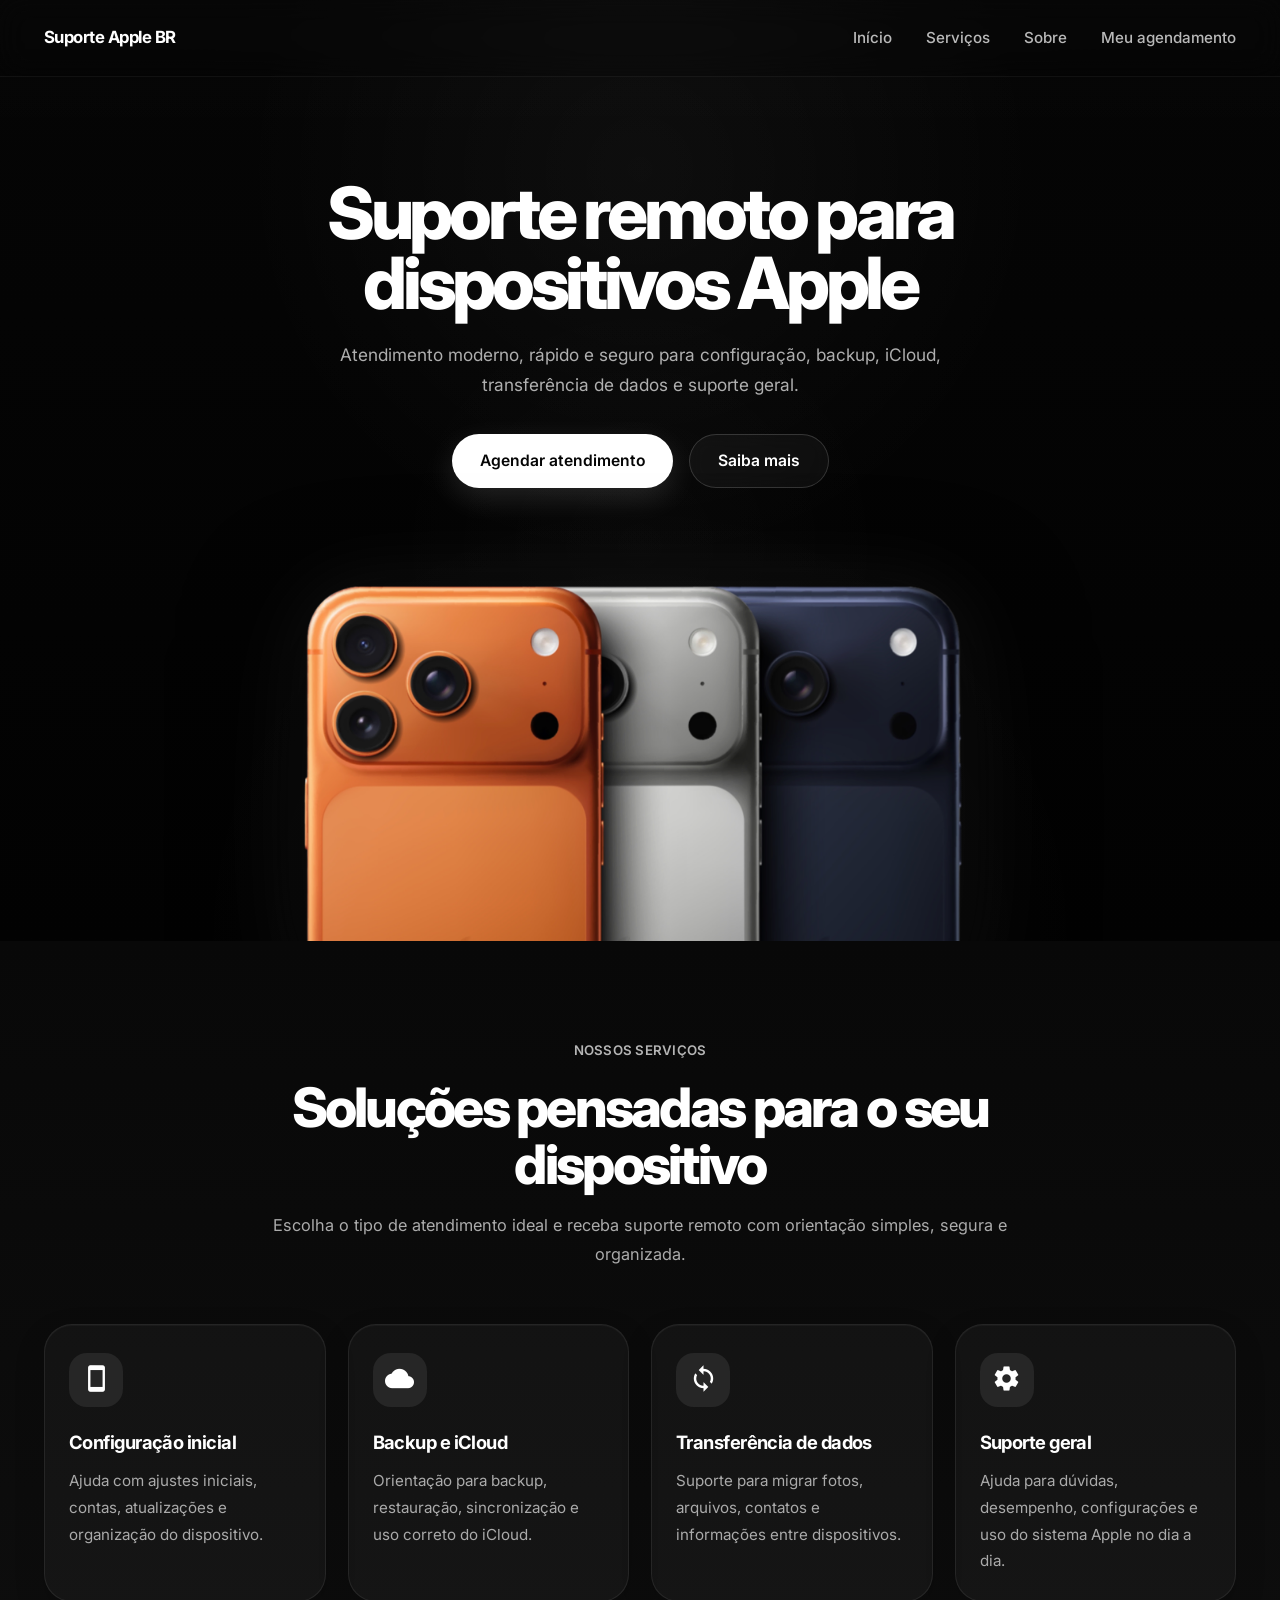
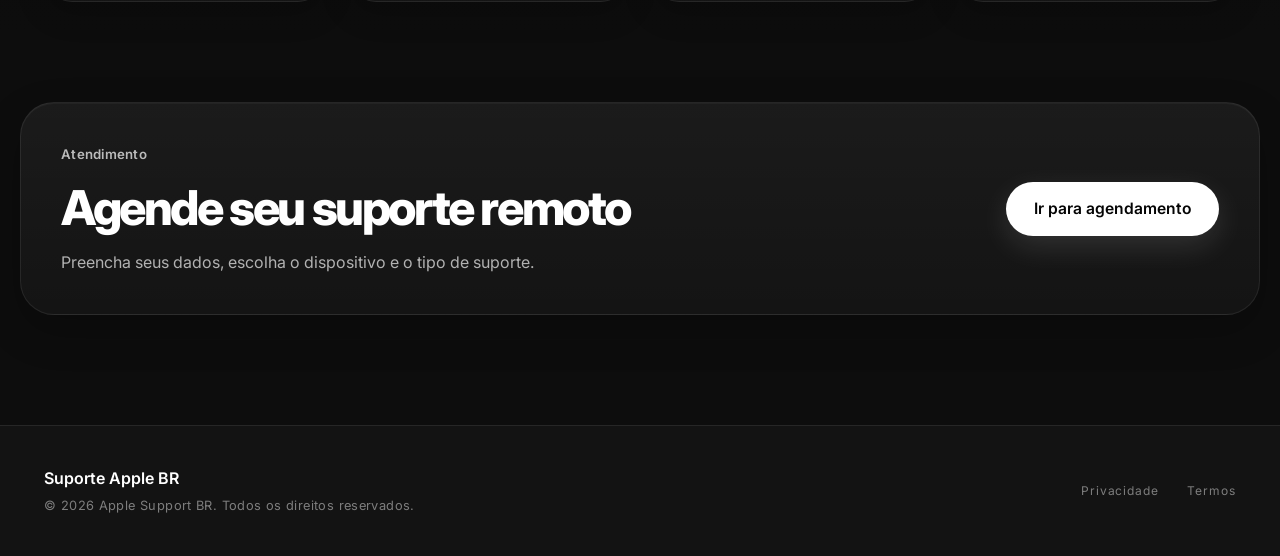
==== index.html @ ff15678f "Add files via upload" ====
<!DOCTYPE html>
<html lang="pt-BR">
<head>
  <meta charset="UTF-8">
  <meta name="viewport" content="width=device-width, initial-scale=1.0">
  <title>Suporte Apple BR</title>

  <link rel="preconnect" href="https://fonts.googleapis.com">
  <link rel="preconnect" href="https://fonts.gstatic.com" crossorigin>
  <link href="https://fonts.googleapis.com/css2?family=Inter:wght@400;500;600;700;800&display=swap" rel="stylesheet">
  <link href="https://fonts.googleapis.com/icon?family=Material+Icons" rel="stylesheet">

  <link rel="stylesheet" href="style.css">
</head>
<body>

  <header class="cabecalho">
    <div class="centro cabecalho-conteudo">
      <a href="./index.html" class="logo">Suporte Apple BR</a>
    
      <button class="botao-menu-mobile" onclick="toggleMenu()">
        <div class="hamburguer">
          <span></span>
          <span></span>
          <span></span>
        </div>
      </button>
    
      <nav class="menu">
        <a href="#">Início</a>
        <a href="#servicos">Serviços</a>
        <a href="./abas/sobre.html">Sobre</a>
        <a href="abas/detalhes.html" id="link-meu">Meu agendamento</a>
      </nav>
    </div>
  </header>

  <main>
    <section class="inicio">
      <div class="centro inicio-conteudo">
        <div class="texto-inicio">
          <h1 class="titulo-inicio" id="titulo-dispositivo">Suporte remoto para dispositivos Apple</h1>
          <p class="descricao-inicio" id="descricao-dispositivo">
            Atendimento moderno, rápido e seguro para configuração, backup, iCloud,
            transferência de dados e suporte geral.
          </p>
          <div class="botoes-inicio">
            <a href="abas/agendamento.html" class="botao botao-claro">Agendar atendimento</a>
            <a href="#servicos" class="botao botao-escuro">Saiba mais</a>
          </div>
        </div>

        <div class="imagem-inicio">
          <img id="imagem-dispositivo" src="./abas/images/IMG_7301.PNG" alt="iPhone em destaque">
        </div>
      </div>
    </section>

    <section class="servicos" id="servicos">
      <div class="centro">
        <div class="topo-secao">
          <p class="mini-titulo">NOSSOS SERVIÇOS</p>
          <h2 class="titulo-secao">Soluções pensadas para o seu dispositivo</h2>
          <p class="texto-secao">
            Escolha o tipo de atendimento ideal e receba suporte remoto com orientação simples, segura e organizada.
          </p>
        </div>

        <div class="grade-servicos">
          <div class="card-servico">
            <span class="material-icons icone-servico">smartphone</span>
            <h3>Configuração inicial</h3>
            <p>Ajuda com ajustes iniciais, contas, atualizações e organização do dispositivo.</p>
          </div>
          <div class="card-servico">
            <span class="material-icons icone-servico">cloud</span>
            <h3>Backup e iCloud</h3>
            <p>Orientação para backup, restauração, sincronização e uso correto do iCloud.</p>
          </div>
          <div class="card-servico">
            <span class="material-icons icone-servico">sync</span>
            <h3>Transferência de dados</h3>
            <p>Suporte para migrar fotos, arquivos, contatos e informações entre dispositivos.</p>
          </div>
          <div class="card-servico">
            <span class="material-icons icone-servico">settings</span>
            <h3>Suporte geral</h3>
            <p>Ajuda para dúvidas, desempenho, configurações e uso do sistema Apple no dia a dia.</p>
          </div>
        </div>
      </div>
    </section>

    <section class="agendamento-destaque">
      <div class="centro caixa-destaque">
        <div class="texto-destaque">
          <p class="mini-titulo">Atendimento</p>
          <h2 class="titulo-destaque">Agende seu suporte remoto</h2>
          <p class="descricao-destaque">
            Preencha seus dados, escolha o dispositivo e o tipo de suporte.
          </p>
        </div>
        <div class="acao-destaque">
          <a href="abas/agendamento.html" class="botao botao-claro">Ir para agendamento</a>
        </div>
      </div>
    </section>
  </main>

  <footer class="rodape">
    <div class="centro rodape-conteudo">
      <div class="rodape-esquerda">
        <h3>Suporte Apple BR</h3>
        <p>© 2026 Apple Support BR. Todos os direitos reservados.</p>
      </div>
      <div class="rodape-direita">
        <a href="#">Privacidade</a>
        <a href="#">Termos</a>
      </div>
    </div>
  </footer>

  <script src="abas/fluxo.js"></script>
</body>
</html>
---- style.css ----
* {
  margin: 0;
  padding: 0;
  box-sizing: border-box;
}

html {
  scroll-behavior: smooth;
}

body {
  font-family: 'Inter', sans-serif;
  background: #050505;
  color: #ffffff;
  line-height: 1.5;
  -webkit-font-smoothing: antialiased;
  overflow-x: hidden;
}

img {
  max-width: 100%;
  display: block;
}

a {
  text-decoration: none;
  color: inherit;
}

button {
  font: inherit;
}

.centro {
  width: 100%;
  max-width: 1240px;
  margin: 0 auto;
  padding: 0 24px;
}

/* cabeçalho */

.cabecalho {
  position: fixed;
  top: 0;
  left: 0;
  width: 100%;
  z-index: 1000;
  background-color: rgba(0, 0, 0, 0.12);
  backdrop-filter: blur(15px);
  -webkit-backdrop-filter: blur(15px);
  border-bottom: 1px solid rgba(255, 255, 255, 0.05);
}

.cabecalho-conteudo {
  min-height: 76px;
  display: flex;
  align-items: center;
  justify-content: space-between;
}

.logo {
  font-size: 1.05rem;
  font-weight: 700;
  letter-spacing: -0.03em;
  color: #ffffff;
}

/* O botão invisível que você clica */
.botao-menu-mobile {
  display: none; /* Só aparece no mobile via @media */
  background: none;
  border: none;
  cursor: pointer;
  padding: 8px;
}

/* O container que segura as linhas */
.hamburguer {
  width: 24px;
  height: 16px;
  display: flex;
  flex-direction: column;
  justify-content: space-between; /* Espaça as 3 linhas por igual */
}

/* As 3 linhas idênticas */
.hamburguer span {
  display: block;
  width: 100%;
  height: 2px; /* Espessura da linha */
  background-color: #ffffff;
  border-radius: 4px; /* Deixa as pontas arredondadas como na foto */
}

.menu {
  display: flex;
  align-items: center;
  gap: 34px;
}

.menu a {
  font-size: 0.95rem;
  font-weight: 500;
  color: rgba(255, 255, 255, 0.72);
  transition: color 0.25s ease;
}

.menu a:hover {
  color: #ffffff;
}

/* início */

.inicio {
  position: relative;
  overflow: hidden;
  padding: 150px 0 0; /* MUDE DE 54px PARA 0 AQUI */
  background:
    radial-gradient(circle at 50% 18%, rgba(255, 255, 255, 0.04), transparent 40%),
    radial-gradient(circle at 50% 58%, rgba(255, 255, 255, 0.02), transparent 30%),
    linear-gradient(180deg, #050505 0%, #020202 100%);
}

.inicio::before {
  content: "";
  position: absolute;
  inset: 0;
  background:
    linear-gradient(to bottom, rgba(255, 255, 255, 0.01), transparent 15%),
    radial-gradient(circle at bottom center, rgba(255, 255, 255, 0.03), transparent 40%);
  pointer-events: none;
}

.inicio-conteudo {
  position: relative;
  z-index: 1;
  min-height: calc(100vh - 120px);
  display: flex;
  flex-direction: column;
  align-items: center;
  text-align: center;
}

.texto-inicio {
  max-width: 860px;
  padding-top: 28px;
}

.titulo-inicio {
  font-size: 4.5rem;
  line-height: 0.97;
  letter-spacing: -0.06em;
  font-weight: 800;
  max-width: 900px;
  margin: 0 auto 22px;
}

.descricao-inicio {
  max-width: 690px;
  margin: 0 auto;
  font-size: 1.08rem;
  color: rgba(255, 255, 255, 0.68);
  line-height: 1.75;
}

.botoes-inicio {
  display: flex;
  justify-content: center;
  gap: 16px;
  margin-top: 34px;
  flex-wrap: wrap;
}

.botao {
  display: inline-flex;
  align-items: center;
  justify-content: center;
  min-height: 54px;
  padding: 0 28px;
  border-radius: 999px;
  font-size: 0.98rem;
  font-weight: 600;
  transition: all 0.25s ease;
}

.botao-claro {
  background: #ffffff;
  color: #050505;
  box-shadow: 0 10px 30px rgba(255, 255, 255, 0.12);
}

.botao-claro:hover {
  transform: translateY(-2px);
  background: #eaeaea;
}

.botao-escuro {
  border: 1px solid rgba(255, 255, 255, 0.16);
  color: #ffffff;
  background: rgba(255, 255, 255, 0.04);
  backdrop-filter: blur(10px);
  -webkit-backdrop-filter: blur(10px);
}

.botao-escuro:hover {
  transform: translateY(-2px);
  background: rgba(255, 255, 255, 0.08);
}

.imagem-inicio {
  width: 100%;
  display: flex;
  justify-content: center;
  margin-top: 44px;
  line-height: 0; /* Remove espaço residual abaixo da imagem */
}

.imagem-inicio img {
  width: 100%;
  max-width: 950px; 
  max-height: 700px;
  object-fit: contain;
  display: block;
  margin-bottom: -90px; /* TENTE -1px OU -5px ATÉ FICAR PERFEITO NA LINHA */
  filter:
    drop-shadow(0 30px 60px rgba(0, 0, 0, 0.65))
    drop-shadow(0 0 35px rgba(255, 255, 255, 0.06));
}

/* serviços */

.servicos {
  padding: 96px 0 28px;
  background: linear-gradient(180deg, #080808 0%, #0d0d0d 100%);
  scroll-margin-top: 100px;
}

.topo-secao {
  text-align: center;
  max-width: 760px;
  margin: 0 auto 54px;
}

.mini-titulo {
  display: inline-block;
  font-size: 0.83rem;
  font-weight: 600;
  letter-spacing: 0.02em;
  color: rgba(255, 255, 255, 0.7);
  margin-bottom: 18px;
}

.titulo-secao {
  font-size: 3.4rem;
  line-height: 1.05;
  letter-spacing: -0.05em;
  margin-bottom: 18px;
  font-weight: 800;
}

.texto-secao {
  font-size: 1.02rem;
  color: rgba(255, 255, 255, 0.66);
  line-height: 1.8;
}

.grade-servicos {
  display: grid;
  grid-template-columns: repeat(4, 1fr);
  gap: 22px;
}

.card-servico {
  background: rgba(255, 255, 255, 0.035);
  border: 1px solid rgba(255, 255, 255, 0.08);
  border-radius: 28px;
  padding: 28px 24px 26px;
  min-height: 240px;
  box-shadow:
    inset 0 1px 0 rgba(255,255,255,0.03),
    0 12px 30px rgba(0,0,0,0.18);
  transition: transform 0.25s ease, border-color 0.25s ease, background 0.25s ease;
}

.card-servico:hover {
  transform: translateY(-5px);
  border-color: rgba(255, 255, 255, 0.16);
  background: rgba(255, 255, 255, 0.055);
}

.icone-servico {
  display: inline-flex !important;
  align-items: center;
  justify-content: center;
  width: 54px;
  height: 54px;
  border-radius: 18px;
  margin-bottom: 22px;
  background: rgba(255, 255, 255, 0.08);
  color: #ffffff;
  font-size: 1.8rem !important;
}

.card-servico h3 {
  font-size: 1.15rem;
  font-weight: 700;
  letter-spacing: -0.03em;
  margin-bottom: 12px;
}

.card-servico p {
  font-size: 0.95rem;
  line-height: 1.75;
  color: rgba(255, 255, 255, 0.64);
}

/* destaque */

.agendamento-destaque {
  padding: 72px 0 110px;
  background: #0d0d0d;
}

.caixa-destaque {
  display: flex;
  align-items: center;
  justify-content: space-between;
  gap: 28px;
  padding: 38px 40px;
  border-radius: 34px;
  background: linear-gradient(180deg, rgba(255,255,255,0.06), rgba(255,255,255,0.03));
  border: 1px solid rgba(255, 255, 255, 0.08);
  box-shadow:
    inset 0 1px 0 rgba(255,255,255,0.04),
    0 16px 40px rgba(0,0,0,0.22);
  
  /* Deixa o efeito com 0.4 segundos e movimento suave */
  transition: 0.4s ease-in-out;
}

.caixa-destaque:hover {
  /* Clareia a borda de leve para dar o efeito de fade */
  border-color: rgba(255, 255, 255, 0.35);

  transform: translateY(-2px);
}

.texto-destaque {
  max-width: 680px;
}

.titulo-destaque {
  font-size: 3rem;
  line-height: 1.06;
  letter-spacing: -0.05em;
  margin-bottom: 14px;
  font-weight: 800;
}

.descricao-destaque {
  color: rgba(255, 255, 255, 0.67);
  line-height: 1.8;
  font-size: 1rem;
}

.acao-destaque {
  flex-shrink: 0;
}

/* rodapé */

.rodape {
  padding: 40px 0;
  background: #131313;
  border-top: 1px solid rgba(255, 255, 255, 0.08);
}

.rodape-conteudo {
  display: flex;
  justify-content: space-between;
  align-items: center;
  flex-wrap: wrap;
}

.rodape-esquerda h3 {
  font-size: 1rem;
  font-weight: 600;
  margin-bottom: 6px;
  color: #ffffff;
}

.rodape-esquerda p {
  font-size: 0.8rem;
  color: rgba(255, 255, 255, 0.45);
  letter-spacing: 0.03em;
}

.rodape-direita {
  display: flex;
  gap: 28px;
}

.rodape-direita a {
  font-size: 0.75rem;
  letter-spacing: 0.08em;
  color: rgba(255, 255, 255, 0.45);
  transition: color 0.2s ease;
}

.rodape-direita a:hover {
  color: #ffffff;
}

/* responsivo */

/* ============================================================
   RESPONSIVO (CELULAR E TABLET)
   ============================================================ */
/* ============================================================
   RESPONSIVO (CELULAR E TABLET) - REESCRITO E ORGANIZADO
   ============================================================ */
@media (max-width: 1024px) {
  .centro {
    padding: 0 24px;
  }

  /* 1. Menu Mobile e Cabeçalho */
  .botao-menu-mobile {
    display: block;
  }

  .menu {
    display: none; 
    position: absolute;
    top: 76px;
    left: 0;
    width: 100%;
    background: rgba(10, 10, 10, 0.98);
    backdrop-filter: blur(15px);
    flex-direction: column;
    padding: 30px;
    gap: 25px;
    border-bottom: 1px solid rgba(255, 255, 255, 0.1);
    z-index: 999;
  }

  .menu.ativo {
    display: flex;
  }

  /* 2. Seção Início e Imagem - O GRANDE AJUSTE */
  .inicio {
    padding-top: 100px; /* Espaço para o menu fixo */
    padding-bottom: 0 !important; /* Mata qualquer espaço embaixo */
    position: relative;
    z-index: 1; /* Garante que a seção 1 fique por cima da 2 */
    min-height: auto; /* Remove o min-height do desktop no mobile */
  }

  .inicio-conteudo {
    /* MUDANÇA: Organiza a div interna para empilhar tudo com o fluxo natural do mobile */
    display: flex;
    flex-direction: column;
    align-items: center;
    text-align: center;
    min-height: auto !important; /* Mata o min-height calc() do desktop */
    padding-bottom: 0 !important;
  }

  .texto-inicio {
    /* MUDANÇA: Reduz o espaço no topo para aproximar o texto do menu no celular */
    padding-top: 0;
  }

  .titulo-inicio {
    font-size: 2.2rem; /* Reduz o tamanho da fonte no mobile */
    line-height: 1.1;
  }

  .descricao-inicio {
    font-size: 0.98rem;
    color: rgba(255, 255, 255, 0.6);
  }

  .botoes-inicio {
    flex-direction: column;
    width: 100%;
    gap: 12px;
  }

  .botao {
    width: 100%;
  }

  /* O pulo do gato na imagem */
  .imagem-inicio {
    width: 100%;
    display: flex;
    justify-content: center;
    margin-top: 20px; /* Afasta um pouco o texto da imagem */
    margin-bottom: 0 !important; /* MUDANÇA: Garante que o contêiner não tenha margem */
    line-height: 0; /* MUDANÇA: ADICIONE ISSO: Mata o gap cinza residual abaixo da imagem */
    position: relative;
    z-index: 1; 
    overflow: hidden; /* MUDANÇA: ADICIONE ISSO: Recorta qualquer parte extra */
  }

  .imagem-inicio img {
    /* MUDANÇA: ADICIONE ISSO AQUI: Remove a complexidade de scaling e posicionamento que estava lá,
       garantindo que a imagem apenas ocupe 100% da div, mas sem ter margem alguma. */
    display: block !important; /* Mata o comportamento de texto */
    width: 100%; /* Ocupa 100% da largura da div contêiner */
    max-width: 950px; /* Mantém o limite do desktop */
    margin-bottom: 0 !important; /* MUDANÇA: Mata a margem negativa do desktop que estava agindo */
    position: static; /* Remove o position relative e left 50% que quebravam o layout */
    transform: none; /* Remove o transform translateX */
    filter: drop-shadow(0 20px 40px rgba(0,0,0,0.5));
    transform: translateY(30px) scale(1.3);
  }

  /* 3. Seção Serviços - AGORA ELA SE EMPILHA NATURALMENTE */
  .servicos {
    /* MUDANÇA: REMOVE as propriedades 'z-index', 'position' e 'margin-top' negativo. 
       Isso faz as seções se empilharem naturalmente (uma após a outra). */
    
    /* MUDANÇA: Reduzimos o padding-top de 140px para 60px para aproximar o título do corte. */
    padding-top: 60px !important; 
    padding-bottom: 40px;
    z-index: 0; /* Fica abaixo da seção 1 */
  }

  .titulo-secao {
    font-size: 2.2rem;
  }

  .grade-servicos {
    grid-template-columns: 1fr;
    gap: 16px;
  }

  .card-servico {
    min-height: auto;
  }

  /* 4. Linha Divisora e Caixa de Agendamento */
  .agendamento-destaque::before {
    content: "";
    display: block;
    width: 150px; 
    height: 1px;
    background: rgba(255, 255, 255, 0.1);
    margin: 0 auto 50px;
  }

  .caixa-destaque {
    flex-direction: column !important;
    text-align: center;
    padding: 40px 24px !important;
    gap: 30px !important;
    width: auto !important;
    margin: 0 10px !important;
  }

  .titulo-destaque {
    font-size: 1.8rem;
  }

  .acao-destaque {
    width: 100%;
  }
}
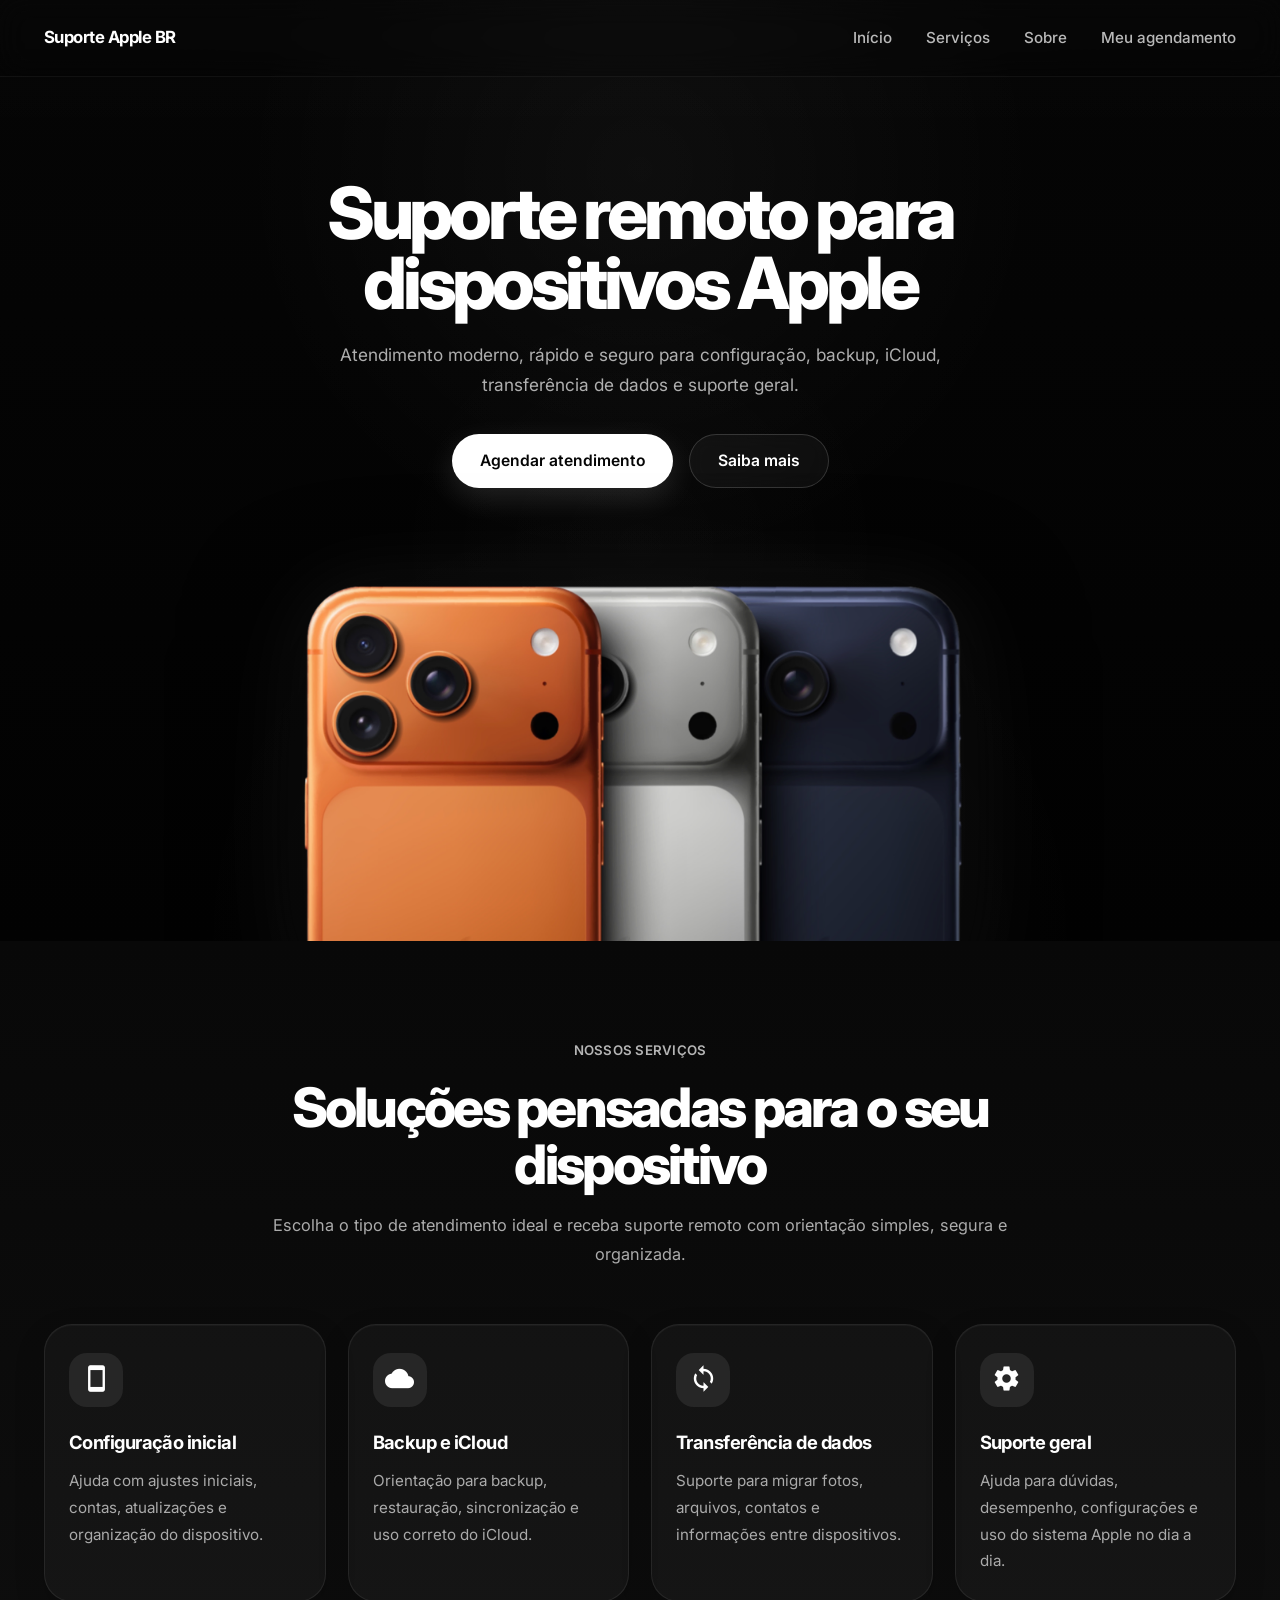
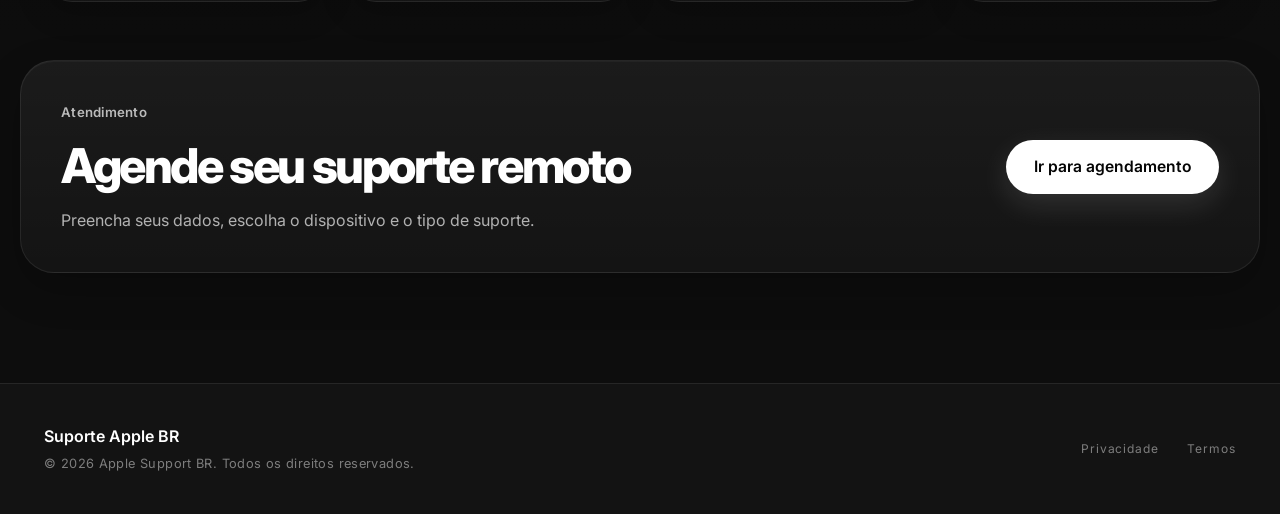
==== commit e6563dd2: "Add files via upload" ====
--- a/index.html
+++ b/index.html
@@ -39,13 +39,16 @@
     <section class="inicio">
       <div class="centro inicio-conteudo">
         <div class="texto-inicio">
-          <h1 class="titulo-inicio" id="titulo-dispositivo">Suporte remoto para dispositivos Apple</h1>
+          <h1 class="titulo-inicio" id="titulo-dispositivo">
+            Suporte remoto <br class="quebra-mobile"> para dispositivos Apple</h1>
           <p class="descricao-inicio" id="descricao-dispositivo">
             Atendimento moderno, rápido e seguro para configuração, backup, iCloud,
             transferência de dados e suporte geral.
           </p>
           <div class="botoes-inicio">
-            <a href="abas/agendamento.html" class="botao botao-claro">Agendar atendimento</a>
+            <a href="abas/agendamento.html" class="botao botao-claro">
+              <span class="negrito-mobile">Agendar atendimento</span>
+            </a>
             <a href="#servicos" class="botao botao-escuro">Saiba mais</a>
           </div>
         </div>
--- a/style.css
+++ b/style.css
@@ -318,7 +318,7 @@
 /* destaque */
 
 .agendamento-destaque {
-  padding: 72px 0 110px;
+  padding: 30px 0 110px;
   background: #0d0d0d;
 }
 
@@ -412,6 +412,9 @@
   color: #ffffff;
 }
 
+.quebra-mobile {
+  display: none;
+}
 /* responsivo */
 
 /* ============================================================
@@ -458,6 +461,10 @@
     min-height: auto; /* Remove o min-height do desktop no mobile */
   }
 
+  .quebra-mobile {
+    display: block;
+  }
+  
   .inicio-conteudo {
     /* MUDANÇA: Organiza a div interna para empilhar tudo com o fluxo natural do mobile */
     display: flex;
@@ -470,11 +477,11 @@
 
   .texto-inicio {
     /* MUDANÇA: Reduz o espaço no topo para aproximar o texto do menu no celular */
-    padding-top: 0;
+    padding-top: 35px;
   }
 
   .titulo-inicio {
-    font-size: 2.2rem; /* Reduz o tamanho da fonte no mobile */
+    font-size: 2.3rem; /* Reduz o tamanho da fonte no mobile */
     line-height: 1.1;
   }
 
@@ -486,7 +493,11 @@
   .botoes-inicio {
     flex-direction: column;
     width: 100%;
-    gap: 12px;
+    gap: 17px;
+  }
+
+  .negrito-mobile {
+    font-weight: 800; /* Isso define o negrito extra (estilo Apple) */
   }
 
   .botao {
@@ -498,12 +509,12 @@
     width: 100%;
     display: flex;
     justify-content: center;
-    margin-top: 20px; /* Afasta um pouco o texto da imagem */
-    margin-bottom: 0 !important; /* MUDANÇA: Garante que o contêiner não tenha margem */
-    line-height: 0; /* MUDANÇA: ADICIONE ISSO: Mata o gap cinza residual abaixo da imagem */
+    margin-top: 40px;
+    margin-bottom: 0 !important;
+    line-height: 0;
     position: relative;
-    z-index: 1; 
-    overflow: hidden; /* MUDANÇA: ADICIONE ISSO: Recorta qualquer parte extra */
+    z-index: 1;
+    overflow: hidden;
   }
 
   .imagem-inicio img {
